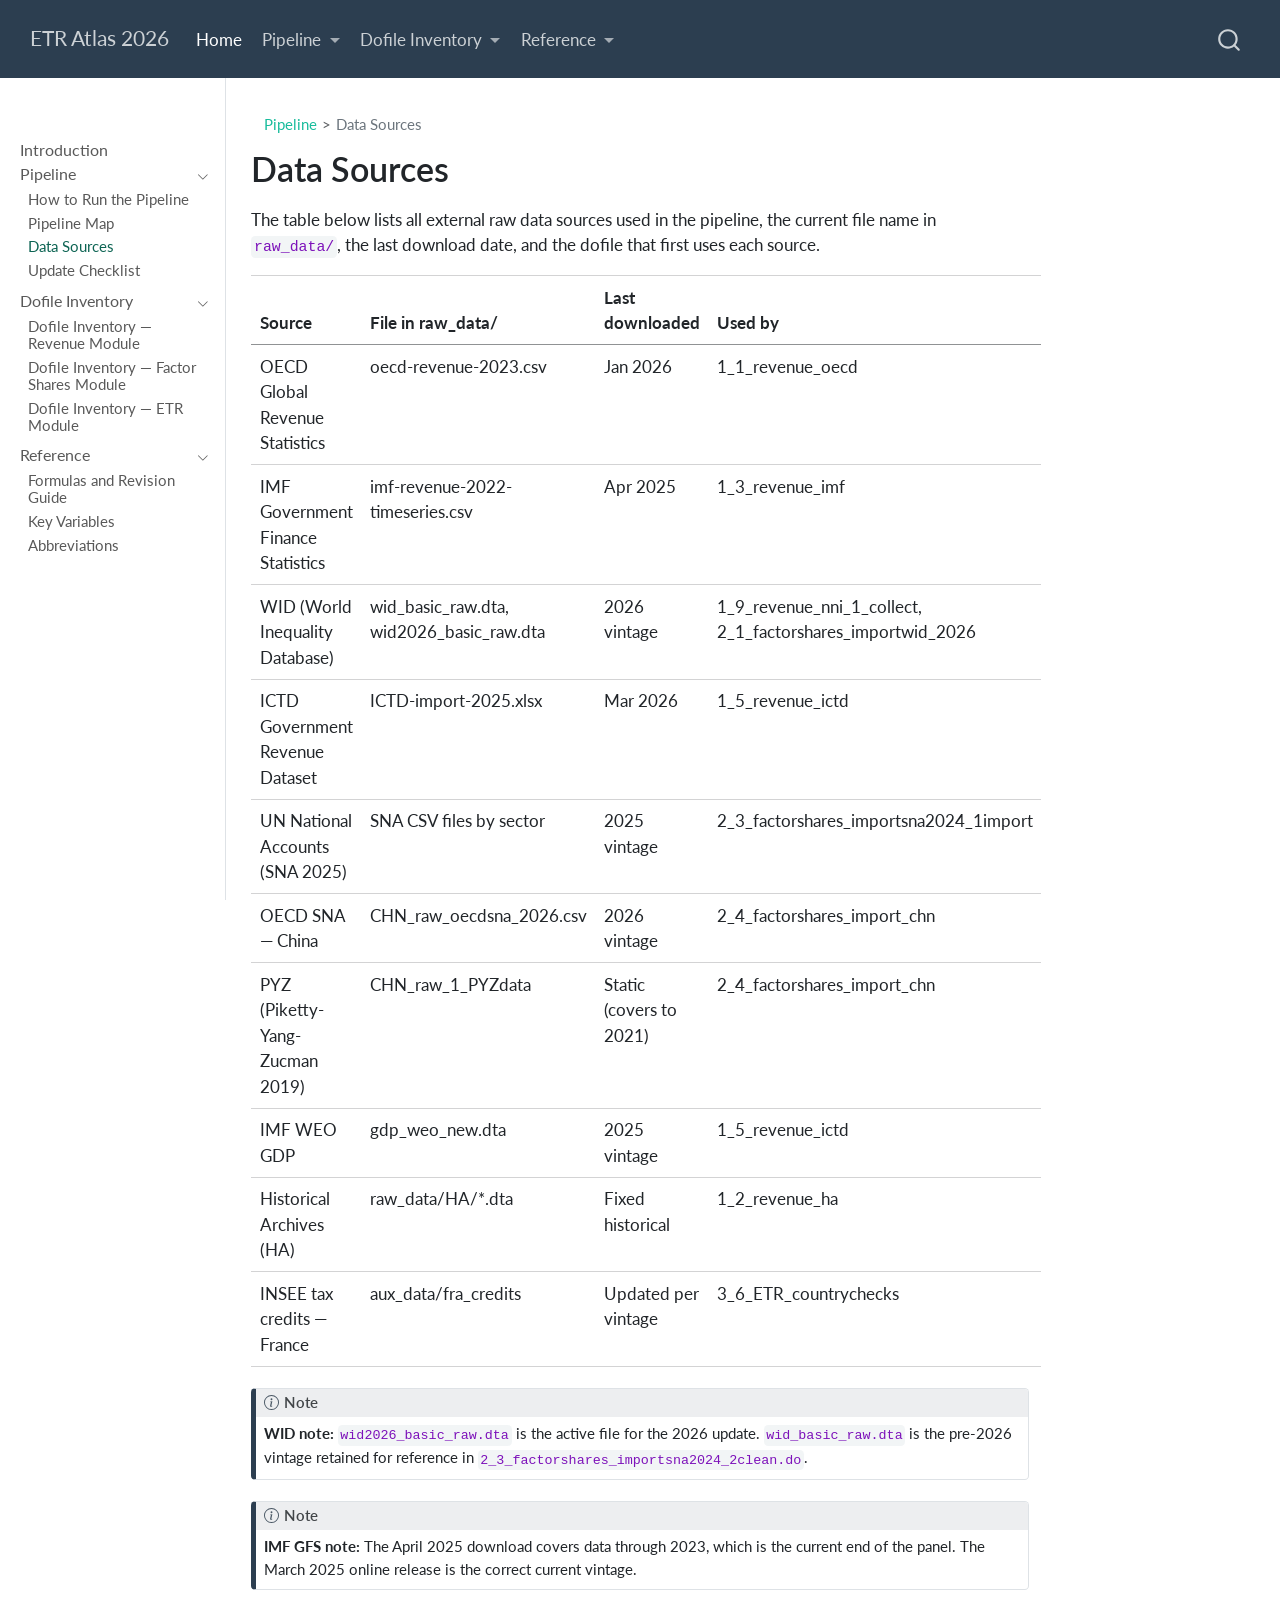
==== docs/data-sources.html @ 396d98a9 "Add Quarto documentation site" ====
<!DOCTYPE html>
<html xmlns="http://www.w3.org/1999/xhtml" lang="en" xml:lang="en"><head>

<meta charset="utf-8">
<meta name="generator" content="quarto-1.9.38">

<meta name="viewport" content="width=device-width, initial-scale=1.0, user-scalable=yes">


<title>Data Sources – ETR Atlas 2026</title>
<style>
/* Default styles provided by pandoc.
** See https://pandoc.org/MANUAL.html#variables-for-html for config info.
*/
code{white-space: pre-wrap;}
span.smallcaps{font-variant: small-caps;}
div.columns{display: flex; gap: min(4vw, 1.5em);}
div.column{flex: auto; overflow-x: auto;}
div.hanging-indent{margin-left: 1.5em; text-indent: -1.5em;}
ul.task-list{list-style: none;}
ul.task-list li input[type="checkbox"] {
  width: 0.8em;
  margin: 0 0.8em 0.2em -1em; /* quarto-specific, see https://github.com/quarto-dev/quarto-cli/issues/4556 */ 
  vertical-align: middle;
}
</style>


<script src="site_libs/quarto-nav/quarto-nav.js"></script>
<script src="site_libs/quarto-nav/headroom.min.js"></script>
<script src="site_libs/clipboard/clipboard.min.js"></script>
<script src="site_libs/quarto-search/autocomplete.umd.js"></script>
<script src="site_libs/quarto-search/fuse.min.js"></script>
<script src="site_libs/quarto-search/quarto-search.js"></script>
<meta name="quarto:offset" content="./">
<script src="site_libs/quarto-html/quarto.js" type="module"></script>
<script src="site_libs/quarto-html/tabsets/tabsets.js" type="module"></script>
<script src="site_libs/quarto-html/popper.min.js"></script>
<script src="site_libs/quarto-html/tippy.umd.min.js"></script>
<script src="site_libs/quarto-html/anchor.min.js"></script>
<link href="site_libs/quarto-html/tippy.css" rel="stylesheet">
<link href="site_libs/quarto-html/quarto-syntax-highlighting-de63f62b328812d8e578a4d74e282472.css" rel="stylesheet" id="quarto-text-highlighting-styles">
<script src="site_libs/bootstrap/bootstrap.min.js"></script>
<link href="site_libs/bootstrap/bootstrap-icons.css" rel="stylesheet">
<link href="site_libs/bootstrap/bootstrap-fd7a8af413f073a9aed129c24f141b63.min.css" rel="stylesheet" append-hash="true" id="quarto-bootstrap" data-mode="light">
<script id="quarto-search-options" type="application/json">{
  "location": "navbar",
  "copy-button": false,
  "collapse-after": 3,
  "panel-placement": "end",
  "type": "overlay",
  "limit": 50,
  "keyboard-shortcut": [
    "f",
    "/",
    "s"
  ],
  "show-item-context": false,
  "language": {
    "search-no-results-text": "No results",
    "search-matching-documents-text": "matching documents",
    "search-copy-link-title": "Copy link to search",
    "search-hide-matches-text": "Hide additional matches",
    "search-more-match-text": "more match in this document",
    "search-more-matches-text": "more matches in this document",
    "search-clear-button-title": "Clear",
    "search-text-placeholder": "",
    "search-detached-cancel-button-title": "Cancel",
    "search-submit-button-title": "Submit",
    "search-label": "Search"
  }
}</script>
<style>html{ scroll-behavior: smooth; }</style>


</head>

<body class="nav-sidebar docked nav-fixed quarto-light">

<div id="quarto-search-results"></div>
  <header id="quarto-header" class="headroom fixed-top">
    <nav class="navbar navbar-expand-lg " data-bs-theme="dark">
      <div class="navbar-container container-fluid">
      <div class="navbar-brand-container mx-auto">
    <a class="navbar-brand" href="./index.html">
    <span class="navbar-title">ETR Atlas 2026</span>
    </a>
  </div>
            <div id="quarto-search" class="" title="Search"></div>
          <button class="navbar-toggler" type="button" data-bs-toggle="collapse" data-bs-target="#navbarCollapse" aria-controls="navbarCollapse" role="menu" aria-expanded="false" aria-label="Toggle navigation" onclick="if (window.quartoToggleHeadroom) { window.quartoToggleHeadroom(); }">
  <span class="navbar-toggler-icon"></span>
</button>
          <div class="collapse navbar-collapse" id="navbarCollapse">
            <ul class="navbar-nav navbar-nav-scroll me-auto">
  <li class="nav-item">
    <a class="nav-link active" href="./index.html" aria-current="page"> 
<span class="menu-text">Home</span></a>
  </li>  
  <li class="nav-item dropdown ">
    <a class="nav-link dropdown-toggle" href="#" id="nav-menu-pipeline" role="link" data-bs-toggle="dropdown" aria-expanded="false">
 <span class="menu-text">Pipeline</span>
    </a>
    <ul class="dropdown-menu" aria-labelledby="nav-menu-pipeline">    
        <li>
    <a class="dropdown-item" href="./how-to-run.html">
 <span class="dropdown-text">How to Run</span></a>
  </li>  
        <li>
    <a class="dropdown-item" href="./pipeline-map.html">
 <span class="dropdown-text">Pipeline Map</span></a>
  </li>  
        <li>
    <a class="dropdown-item" href="./data-sources.html">
 <span class="dropdown-text">Data Sources</span></a>
  </li>  
        <li>
    <a class="dropdown-item" href="./update-checklist.html">
 <span class="dropdown-text">Update Checklist</span></a>
  </li>  
    </ul>
  </li>
  <li class="nav-item dropdown ">
    <a class="nav-link dropdown-toggle" href="#" id="nav-menu-dofile-inventory" role="link" data-bs-toggle="dropdown" aria-expanded="false">
 <span class="menu-text">Dofile Inventory</span>
    </a>
    <ul class="dropdown-menu" aria-labelledby="nav-menu-dofile-inventory">    
        <li>
    <a class="dropdown-item" href="./revenue.html">
 <span class="dropdown-text">Revenue Module</span></a>
  </li>  
        <li>
    <a class="dropdown-item" href="./factor-shares.html">
 <span class="dropdown-text">Factor Shares Module</span></a>
  </li>  
        <li>
    <a class="dropdown-item" href="./etr-module.html">
 <span class="dropdown-text">ETR Module</span></a>
  </li>  
    </ul>
  </li>
  <li class="nav-item dropdown ">
    <a class="nav-link dropdown-toggle" href="#" id="nav-menu-reference" role="link" data-bs-toggle="dropdown" aria-expanded="false">
 <span class="menu-text">Reference</span>
    </a>
    <ul class="dropdown-menu" aria-labelledby="nav-menu-reference">    
        <li>
    <a class="dropdown-item" href="./formulas.html">
 <span class="dropdown-text">Formulas and Revision Guide</span></a>
  </li>  
        <li>
    <a class="dropdown-item" href="./variables.html">
 <span class="dropdown-text">Key Variables</span></a>
  </li>  
        <li>
    <a class="dropdown-item" href="./abbreviations.html">
 <span class="dropdown-text">Abbreviations</span></a>
  </li>  
    </ul>
  </li>
</ul>
          </div> <!-- /navcollapse -->
            <div class="quarto-navbar-tools">
</div>
      </div> <!-- /container-fluid -->
    </nav>
  <nav class="quarto-secondary-nav">
    <div class="container-fluid d-flex">
      <button type="button" class="quarto-btn-toggle btn" data-bs-toggle="collapse" role="button" data-bs-target=".quarto-sidebar-collapse-item" aria-controls="quarto-sidebar" aria-expanded="false" aria-label="Toggle sidebar navigation" onclick="if (window.quartoToggleHeadroom) { window.quartoToggleHeadroom(); }">
        <i class="bi bi-layout-text-sidebar-reverse"></i>
      </button>
        <nav class="quarto-page-breadcrumbs" aria-label="breadcrumb"><ol class="breadcrumb"><li class="breadcrumb-item"><a href="./how-to-run.html">Pipeline</a></li><li class="breadcrumb-item"><a href="./data-sources.html">Data Sources</a></li></ol></nav>
        <a class="flex-grow-1" role="navigation" data-bs-toggle="collapse" data-bs-target=".quarto-sidebar-collapse-item" aria-controls="quarto-sidebar" aria-expanded="false" aria-label="Toggle sidebar navigation" onclick="if (window.quartoToggleHeadroom) { window.quartoToggleHeadroom(); }">      
        </a>
      <button type="button" class="btn quarto-search-button" aria-label="Search" onclick="window.quartoOpenSearch();">
        <i class="bi bi-search"></i>
      </button>
    </div>
  </nav>
</header>
<!-- content -->
<div id="quarto-content" class="quarto-container page-columns page-rows-contents page-layout-article page-navbar">
<!-- sidebar -->
  <nav id="quarto-sidebar" class="sidebar collapse collapse-horizontal quarto-sidebar-collapse-item sidebar-navigation docked overflow-auto">
        <div class="mt-2 flex-shrink-0 align-items-center">
        <div class="sidebar-search">
        <div id="quarto-search" class="" title="Search"></div>
        </div>
        </div>
    <div class="sidebar-menu-container"> 
    <ul class="list-unstyled mt-1">
        <li class="sidebar-item">
  <div class="sidebar-item-container"> 
  <a href="./index.html" class="sidebar-item-text sidebar-link">
 <span class="menu-text">Introduction</span></a>
  </div>
</li>
        <li class="sidebar-item sidebar-item-section">
      <div class="sidebar-item-container"> 
            <a class="sidebar-item-text sidebar-link text-start" data-bs-toggle="collapse" data-bs-target="#quarto-sidebar-section-1" role="navigation" aria-expanded="true">
 <span class="menu-text">Pipeline</span></a>
          <a class="sidebar-item-toggle text-start" data-bs-toggle="collapse" data-bs-target="#quarto-sidebar-section-1" role="navigation" aria-expanded="true" aria-label="Toggle section">
            <i class="bi bi-chevron-right ms-2"></i>
          </a> 
      </div>
      <ul id="quarto-sidebar-section-1" class="collapse list-unstyled sidebar-section depth1 show">  
          <li class="sidebar-item">
  <div class="sidebar-item-container"> 
  <a href="./how-to-run.html" class="sidebar-item-text sidebar-link">
 <span class="menu-text">How to Run the Pipeline</span></a>
  </div>
</li>
          <li class="sidebar-item">
  <div class="sidebar-item-container"> 
  <a href="./pipeline-map.html" class="sidebar-item-text sidebar-link">
 <span class="menu-text">Pipeline Map</span></a>
  </div>
</li>
          <li class="sidebar-item">
  <div class="sidebar-item-container"> 
  <a href="./data-sources.html" class="sidebar-item-text sidebar-link active">
 <span class="menu-text">Data Sources</span></a>
  </div>
</li>
          <li class="sidebar-item">
  <div class="sidebar-item-container"> 
  <a href="./update-checklist.html" class="sidebar-item-text sidebar-link">
 <span class="menu-text">Update Checklist</span></a>
  </div>
</li>
      </ul>
  </li>
        <li class="sidebar-item sidebar-item-section">
      <div class="sidebar-item-container"> 
            <a class="sidebar-item-text sidebar-link text-start" data-bs-toggle="collapse" data-bs-target="#quarto-sidebar-section-2" role="navigation" aria-expanded="true">
 <span class="menu-text">Dofile Inventory</span></a>
          <a class="sidebar-item-toggle text-start" data-bs-toggle="collapse" data-bs-target="#quarto-sidebar-section-2" role="navigation" aria-expanded="true" aria-label="Toggle section">
            <i class="bi bi-chevron-right ms-2"></i>
          </a> 
      </div>
      <ul id="quarto-sidebar-section-2" class="collapse list-unstyled sidebar-section depth1 show">  
          <li class="sidebar-item">
  <div class="sidebar-item-container"> 
  <a href="./revenue.html" class="sidebar-item-text sidebar-link">
 <span class="menu-text">Dofile Inventory — Revenue Module</span></a>
  </div>
</li>
          <li class="sidebar-item">
  <div class="sidebar-item-container"> 
  <a href="./factor-shares.html" class="sidebar-item-text sidebar-link">
 <span class="menu-text">Dofile Inventory — Factor Shares Module</span></a>
  </div>
</li>
          <li class="sidebar-item">
  <div class="sidebar-item-container"> 
  <a href="./etr-module.html" class="sidebar-item-text sidebar-link">
 <span class="menu-text">Dofile Inventory — ETR Module</span></a>
  </div>
</li>
      </ul>
  </li>
        <li class="sidebar-item sidebar-item-section">
      <div class="sidebar-item-container"> 
            <a class="sidebar-item-text sidebar-link text-start" data-bs-toggle="collapse" data-bs-target="#quarto-sidebar-section-3" role="navigation" aria-expanded="true">
 <span class="menu-text">Reference</span></a>
          <a class="sidebar-item-toggle text-start" data-bs-toggle="collapse" data-bs-target="#quarto-sidebar-section-3" role="navigation" aria-expanded="true" aria-label="Toggle section">
            <i class="bi bi-chevron-right ms-2"></i>
          </a> 
      </div>
      <ul id="quarto-sidebar-section-3" class="collapse list-unstyled sidebar-section depth1 show">  
          <li class="sidebar-item">
  <div class="sidebar-item-container"> 
  <a href="./formulas.html" class="sidebar-item-text sidebar-link">
 <span class="menu-text">Formulas and Revision Guide</span></a>
  </div>
</li>
          <li class="sidebar-item">
  <div class="sidebar-item-container"> 
  <a href="./variables.html" class="sidebar-item-text sidebar-link">
 <span class="menu-text">Key Variables</span></a>
  </div>
</li>
          <li class="sidebar-item">
  <div class="sidebar-item-container"> 
  <a href="./abbreviations.html" class="sidebar-item-text sidebar-link">
 <span class="menu-text">Abbreviations</span></a>
  </div>
</li>
      </ul>
  </li>
    </ul>
    </div>
</nav>
<div id="quarto-sidebar-glass" class="quarto-sidebar-collapse-item" data-bs-toggle="collapse" data-bs-target=".quarto-sidebar-collapse-item"></div>
<!-- margin-sidebar -->
    <div id="quarto-margin-sidebar" class="sidebar margin-sidebar zindex-bottom">
        
    </div>
<!-- main -->
<main class="content" id="quarto-document-content">

<header id="title-block-header" class="quarto-title-block default"><nav class="quarto-page-breadcrumbs quarto-title-breadcrumbs d-none d-lg-block" aria-label="breadcrumb"><ol class="breadcrumb"><li class="breadcrumb-item"><a href="./how-to-run.html">Pipeline</a></li><li class="breadcrumb-item"><a href="./data-sources.html">Data Sources</a></li></ol></nav>
<div class="quarto-title">
<h1 class="title">Data Sources</h1>
</div>



<div class="quarto-title-meta">

    
  
    
  </div>
  


</header>


<p>The table below lists all external raw data sources used in the pipeline, the current file name in <code>raw_data/</code>, the last download date, and the dofile that first uses each source.</p>
<table class="caption-top table">
<colgroup>
<col style="width: 25%">
<col style="width: 25%">
<col style="width: 25%">
<col style="width: 25%">
</colgroup>
<thead>
<tr class="header">
<th>Source</th>
<th>File in raw_data/</th>
<th>Last downloaded</th>
<th>Used by</th>
</tr>
</thead>
<tbody>
<tr class="odd">
<td>OECD Global Revenue Statistics</td>
<td>oecd-revenue-2023.csv</td>
<td>Jan 2026</td>
<td>1_1_revenue_oecd</td>
</tr>
<tr class="even">
<td>IMF Government Finance Statistics</td>
<td>imf-revenue-2022-timeseries.csv</td>
<td>Apr 2025</td>
<td>1_3_revenue_imf</td>
</tr>
<tr class="odd">
<td>WID (World Inequality Database)</td>
<td>wid_basic_raw.dta, wid2026_basic_raw.dta</td>
<td>2026 vintage</td>
<td>1_9_revenue_nni_1_collect, 2_1_factorshares_importwid_2026</td>
</tr>
<tr class="even">
<td>ICTD Government Revenue Dataset</td>
<td>ICTD-import-2025.xlsx</td>
<td>Mar 2026</td>
<td>1_5_revenue_ictd</td>
</tr>
<tr class="odd">
<td>UN National Accounts (SNA 2025)</td>
<td>SNA CSV files by sector</td>
<td>2025 vintage</td>
<td>2_3_factorshares_importsna2024_1import</td>
</tr>
<tr class="even">
<td>OECD SNA — China</td>
<td>CHN_raw_oecdsna_2026.csv</td>
<td>2026 vintage</td>
<td>2_4_factorshares_import_chn</td>
</tr>
<tr class="odd">
<td>PYZ (Piketty-Yang-Zucman 2019)</td>
<td>CHN_raw_1_PYZdata</td>
<td>Static (covers to 2021)</td>
<td>2_4_factorshares_import_chn</td>
</tr>
<tr class="even">
<td>IMF WEO GDP</td>
<td>gdp_weo_new.dta</td>
<td>2025 vintage</td>
<td>1_5_revenue_ictd</td>
</tr>
<tr class="odd">
<td>Historical Archives (HA)</td>
<td>raw_data/HA/*.dta</td>
<td>Fixed historical</td>
<td>1_2_revenue_ha</td>
</tr>
<tr class="even">
<td>INSEE tax credits — France</td>
<td>aux_data/fra_credits</td>
<td>Updated per vintage</td>
<td>3_6_ETR_countrychecks</td>
</tr>
</tbody>
</table>
<div class="callout callout-style-default callout-note callout-titled">
<div class="callout-header d-flex align-content-center">
<div class="callout-icon-container">
<i class="callout-icon"></i>
</div>
<div class="callout-title-container flex-fill">
Note
</div>
</div>
<div class="callout-body-container callout-body">
<p><strong>WID note:</strong> <code>wid2026_basic_raw.dta</code> is the active file for the 2026 update. <code>wid_basic_raw.dta</code> is the pre-2026 vintage retained for reference in <code>2_3_factorshares_importsna2024_2clean.do</code>.</p>
</div>
</div>
<div class="callout callout-style-default callout-note callout-titled">
<div class="callout-header d-flex align-content-center">
<div class="callout-icon-container">
<i class="callout-icon"></i>
</div>
<div class="callout-title-container flex-fill">
Note
</div>
</div>
<div class="callout-body-container callout-body">
<p><strong>IMF GFS note:</strong> The April 2025 download covers data through 2023, which is the current end of the panel. The March 2025 online release is the correct current vintage.</p>
</div>
</div>



</main> <!-- /main -->
<script id="quarto-html-after-body" type="application/javascript">
  window.document.addEventListener("DOMContentLoaded", function (event) {
    const icon = "";
    const anchorJS = new window.AnchorJS();
    anchorJS.options = {
      placement: 'right',
      icon: icon
    };
    anchorJS.add('.anchored');
    const isCodeAnnotation = (el) => {
      for (const clz of el.classList) {
        if (clz.startsWith('code-annotation-')) {                     
          return true;
        }
      }
      return false;
    }
    const onCopySuccess = function(e) {
      // button target
      const button = e.trigger;
      // don't keep focus
      button.blur();
      // flash "checked"
      button.classList.add('code-copy-button-checked');
      var currentTitle = button.getAttribute("title");
      button.setAttribute("title", "Copied!");
      let tooltip;
      if (window.bootstrap) {
        button.setAttribute("data-bs-toggle", "tooltip");
        button.setAttribute("data-bs-placement", "left");
        button.setAttribute("data-bs-title", "Copied!");
        tooltip = new bootstrap.Tooltip(button, 
          { trigger: "manual", 
            customClass: "code-copy-button-tooltip",
            offset: [0, -8]});
        tooltip.show();    
      }
      setTimeout(function() {
        if (tooltip) {
          tooltip.hide();
          button.removeAttribute("data-bs-title");
          button.removeAttribute("data-bs-toggle");
          button.removeAttribute("data-bs-placement");
        }
        button.setAttribute("title", currentTitle);
        button.classList.remove('code-copy-button-checked');
      }, 1000);
      // clear code selection
      e.clearSelection();
    }
    const getTextToCopy = function(trigger) {
      const outerScaffold = trigger.parentElement.cloneNode(true);
      const codeEl = outerScaffold.querySelector('code');
      for (const childEl of codeEl.children) {
        if (isCodeAnnotation(childEl)) {
          childEl.remove();
        }
      }
      return codeEl.innerText;
    }
    const clipboard = new window.ClipboardJS('.code-copy-button:not([data-in-quarto-modal])', {
      text: getTextToCopy
    });
    clipboard.on('success', onCopySuccess);
    if (window.document.getElementById('quarto-embedded-source-code-modal')) {
      const clipboardModal = new window.ClipboardJS('.code-copy-button[data-in-quarto-modal]', {
        text: getTextToCopy,
        container: window.document.getElementById('quarto-embedded-source-code-modal')
      });
      clipboardModal.on('success', onCopySuccess);
    }
      var localhostRegex = new RegExp(/^(?:http|https):\/\/localhost\:?[0-9]*\//);
      var mailtoRegex = new RegExp(/^mailto:/);
        var filterRegex = new RegExp('/' + window.location.host + '/');
      var isInternal = (href) => {
          return filterRegex.test(href) || localhostRegex.test(href) || mailtoRegex.test(href);
      }
      // Inspect non-navigation links and adorn them if external
     var links = window.document.querySelectorAll('a[href]:not(.nav-link):not(.navbar-brand):not(.toc-action):not(.sidebar-link):not(.sidebar-item-toggle):not(.pagination-link):not(.no-external):not([aria-hidden]):not(.dropdown-item):not(.quarto-navigation-tool):not(.about-link)');
      for (var i=0; i<links.length; i++) {
        const link = links[i];
        if (!isInternal(link.href)) {
          // undo the damage that might have been done by quarto-nav.js in the case of
          // links that we want to consider external
          if (link.dataset.originalHref !== undefined) {
            link.href = link.dataset.originalHref;
          }
        }
      }
    function tippyHover(el, contentFn, onTriggerFn, onUntriggerFn) {
      const config = {
        allowHTML: true,
        maxWidth: 500,
        delay: 100,
        arrow: false,
        appendTo: function(el) {
            return el.parentElement;
        },
        interactive: true,
        interactiveBorder: 10,
        theme: 'quarto',
        placement: 'bottom-start',
      };
      if (contentFn) {
        config.content = contentFn;
      }
      if (onTriggerFn) {
        config.onTrigger = onTriggerFn;
      }
      if (onUntriggerFn) {
        config.onUntrigger = onUntriggerFn;
      }
      window.tippy(el, config); 
    }
    const noterefs = window.document.querySelectorAll('a[role="doc-noteref"]');
    for (var i=0; i<noterefs.length; i++) {
      const ref = noterefs[i];
      tippyHover(ref, function() {
        // use id or data attribute instead here
        let href = ref.getAttribute('data-footnote-href') || ref.getAttribute('href');
        try { href = new URL(href).hash; } catch {}
        const id = href.replace(/^#\/?/, "");
        const note = window.document.getElementById(id);
        if (note) {
          return note.innerHTML;
        } else {
          return "";
        }
      });
    }
    const xrefs = window.document.querySelectorAll('a.quarto-xref');
    const processXRef = (id, note) => {
      // Strip column container classes
      const stripColumnClz = (el) => {
        el.classList.remove("page-full", "page-columns");
        if (el.children) {
          for (const child of el.children) {
            stripColumnClz(child);
          }
        }
      }
      stripColumnClz(note)
      if (id === null || id.startsWith('sec-')) {
        // Special case sections, only their first couple elements
        const container = document.createElement("div");
        if (note.children && note.children.length > 2) {
          container.appendChild(note.children[0].cloneNode(true));
          for (let i = 1; i < note.children.length; i++) {
            const child = note.children[i];
            if (child.tagName === "P" && child.innerText === "") {
              continue;
            } else {
              container.appendChild(child.cloneNode(true));
              break;
            }
          }
          if (window.Quarto?.typesetMath) {
            window.Quarto.typesetMath(container);
          }
          return container.innerHTML
        } else {
          if (window.Quarto?.typesetMath) {
            window.Quarto.typesetMath(note);
          }
          return note.innerHTML;
        }
      } else {
        // Remove any anchor links if they are present
        const anchorLink = note.querySelector('a.anchorjs-link');
        if (anchorLink) {
          anchorLink.remove();
        }
        if (window.Quarto?.typesetMath) {
          window.Quarto.typesetMath(note);
        }
        if (note.classList.contains("callout")) {
          return note.outerHTML;
        } else {
          return note.innerHTML;
        }
      }
    }
    for (var i=0; i<xrefs.length; i++) {
      const xref = xrefs[i];
      tippyHover(xref, undefined, function(instance) {
        instance.disable();
        let url = xref.getAttribute('href');
        let hash = undefined; 
        if (url.startsWith('#')) {
          hash = url;
        } else {
          try { hash = new URL(url).hash; } catch {}
        }
        if (hash) {
          const id = hash.replace(/^#\/?/, "");
          const note = window.document.getElementById(id);
          if (note !== null) {
            try {
              const html = processXRef(id, note.cloneNode(true));
              instance.setContent(html);
            } finally {
              instance.enable();
              instance.show();
            }
          } else {
            // See if we can fetch this
            fetch(url.split('#')[0])
            .then(res => res.text())
            .then(html => {
              const parser = new DOMParser();
              const htmlDoc = parser.parseFromString(html, "text/html");
              const note = htmlDoc.getElementById(id);
              if (note !== null) {
                const html = processXRef(id, note);
                instance.setContent(html);
              } 
            }).finally(() => {
              instance.enable();
              instance.show();
            });
          }
        } else {
          // See if we can fetch a full url (with no hash to target)
          // This is a special case and we should probably do some content thinning / targeting
          fetch(url)
          .then(res => res.text())
          .then(html => {
            const parser = new DOMParser();
            const htmlDoc = parser.parseFromString(html, "text/html");
            const note = htmlDoc.querySelector('main.content');
            if (note !== null) {
              // This should only happen for chapter cross references
              // (since there is no id in the URL)
              // remove the first header
              if (note.children.length > 0 && note.children[0].tagName === "HEADER") {
                note.children[0].remove();
              }
              const html = processXRef(null, note);
              instance.setContent(html);
            } 
          }).finally(() => {
            instance.enable();
            instance.show();
          });
        }
      }, function(instance) {
      });
    }
        let selectedAnnoteEl;
        const selectorForAnnotation = ( cell, annotation) => {
          let cellAttr = 'data-code-cell="' + cell + '"';
          let lineAttr = 'data-code-annotation="' +  annotation + '"';
          const selector = 'span[' + cellAttr + '][' + lineAttr + ']';
          return selector;
        }
        const selectCodeLines = (annoteEl) => {
          const doc = window.document;
          const targetCell = annoteEl.getAttribute("data-target-cell");
          const targetAnnotation = annoteEl.getAttribute("data-target-annotation");
          const annoteSpan = window.document.querySelector(selectorForAnnotation(targetCell, targetAnnotation));
          const lines = annoteSpan.getAttribute("data-code-lines").split(",");
          const lineIds = lines.map((line) => {
            return targetCell + "-" + line;
          })
          let top = null;
          let height = null;
          let parent = null;
          if (lineIds.length > 0) {
              //compute the position of the single el (top and bottom and make a div)
              const el = window.document.getElementById(lineIds[0]);
              top = el.offsetTop;
              height = el.offsetHeight;
              parent = el.parentElement.parentElement;
            if (lineIds.length > 1) {
              const lastEl = window.document.getElementById(lineIds[lineIds.length - 1]);
              const bottom = lastEl.offsetTop + lastEl.offsetHeight;
              height = bottom - top;
            }
            if (top !== null && height !== null && parent !== null) {
              // cook up a div (if necessary) and position it 
              let div = window.document.getElementById("code-annotation-line-highlight");
              if (div === null) {
                div = window.document.createElement("div");
                div.setAttribute("id", "code-annotation-line-highlight");
                div.style.position = 'absolute';
                parent.appendChild(div);
              }
              div.style.top = top - 2 + "px";
              div.style.height = height + 4 + "px";
              div.style.left = 0;
              let gutterDiv = window.document.getElementById("code-annotation-line-highlight-gutter");
              if (gutterDiv === null) {
                gutterDiv = window.document.createElement("div");
                gutterDiv.setAttribute("id", "code-annotation-line-highlight-gutter");
                gutterDiv.style.position = 'absolute';
                const codeCell = window.document.getElementById(targetCell);
                const gutter = codeCell.querySelector('.code-annotation-gutter');
                gutter.appendChild(gutterDiv);
              }
              gutterDiv.style.top = top - 2 + "px";
              gutterDiv.style.height = height + 4 + "px";
            }
            selectedAnnoteEl = annoteEl;
          }
        };
        const unselectCodeLines = () => {
          const elementsIds = ["code-annotation-line-highlight", "code-annotation-line-highlight-gutter"];
          elementsIds.forEach((elId) => {
            const div = window.document.getElementById(elId);
            if (div) {
              div.remove();
            }
          });
          selectedAnnoteEl = undefined;
        };
          // Handle positioning of the toggle
      window.addEventListener(
        "resize",
        throttle(() => {
          elRect = undefined;
          if (selectedAnnoteEl) {
            selectCodeLines(selectedAnnoteEl);
          }
        }, 10)
      );
      function throttle(fn, ms) {
      let throttle = false;
      let timer;
        return (...args) => {
          if(!throttle) { // first call gets through
              fn.apply(this, args);
              throttle = true;
          } else { // all the others get throttled
              if(timer) clearTimeout(timer); // cancel #2
              timer = setTimeout(() => {
                fn.apply(this, args);
                timer = throttle = false;
              }, ms);
          }
        };
      }
        // Attach click handler to the DT
        const annoteDls = window.document.querySelectorAll('dt[data-target-cell]');
        for (const annoteDlNode of annoteDls) {
          annoteDlNode.addEventListener('click', (event) => {
            const clickedEl = event.target;
            if (clickedEl !== selectedAnnoteEl) {
              unselectCodeLines();
              const activeEl = window.document.querySelector('dt[data-target-cell].code-annotation-active');
              if (activeEl) {
                activeEl.classList.remove('code-annotation-active');
              }
              selectCodeLines(clickedEl);
              clickedEl.classList.add('code-annotation-active');
            } else {
              // Unselect the line
              unselectCodeLines();
              clickedEl.classList.remove('code-annotation-active');
            }
          });
        }
    const findCites = (el) => {
      const parentEl = el.parentElement;
      if (parentEl) {
        const cites = parentEl.dataset.cites;
        if (cites) {
          return {
            el,
            cites: cites.split(' ')
          };
        } else {
          return findCites(el.parentElement)
        }
      } else {
        return undefined;
      }
    };
    var bibliorefs = window.document.querySelectorAll('a[role="doc-biblioref"]');
    for (var i=0; i<bibliorefs.length; i++) {
      const ref = bibliorefs[i];
      const citeInfo = findCites(ref);
      if (citeInfo) {
        tippyHover(citeInfo.el, function() {
          var popup = window.document.createElement('div');
          citeInfo.cites.forEach(function(cite) {
            var citeDiv = window.document.createElement('div');
            citeDiv.classList.add('hanging-indent');
            citeDiv.classList.add('csl-entry');
            var biblioDiv = window.document.getElementById('ref-' + cite);
            if (biblioDiv) {
              citeDiv.innerHTML = biblioDiv.innerHTML;
            }
            popup.appendChild(citeDiv);
          });
          return popup.innerHTML;
        });
      }
    }
  });
  </script>
</div> <!-- /content -->




<script src="site_libs/quarto-html/zenscroll-min.js"></script>
</body></html>
---- docs/site_libs/quarto-html/tippy.css ----
.tippy-box[data-animation=fade][data-state=hidden]{opacity:0}[data-tippy-root]{max-width:calc(100vw - 10px)}.tippy-box{position:relative;background-color:#333;color:#fff;border-radius:4px;font-size:14px;line-height:1.4;white-space:normal;outline:0;transition-property:transform,visibility,opacity}.tippy-box[data-placement^=top]>.tippy-arrow{bottom:0}.tippy-box[data-placement^=top]>.tippy-arrow:before{bottom:-7px;left:0;border-width:8px 8px 0;border-top-color:initial;transform-origin:center top}.tippy-box[data-placement^=bottom]>.tippy-arrow{top:0}.tippy-box[data-placement^=bottom]>.tippy-arrow:before{top:-7px;left:0;border-width:0 8px 8px;border-bottom-color:initial;transform-origin:center bottom}.tippy-box[data-placement^=left]>.tippy-arrow{right:0}.tippy-box[data-placement^=left]>.tippy-arrow:before{border-width:8px 0 8px 8px;border-left-color:initial;right:-7px;transform-origin:center left}.tippy-box[data-placement^=right]>.tippy-arrow{left:0}.tippy-box[data-placement^=right]>.tippy-arrow:before{left:-7px;border-width:8px 8px 8px 0;border-right-color:initial;transform-origin:center right}.tippy-box[data-inertia][data-state=visible]{transition-timing-function:cubic-bezier(.54,1.5,.38,1.11)}.tippy-arrow{width:16px;height:16px;color:#333}.tippy-arrow:before{content:"";position:absolute;border-color:transparent;border-style:solid}.tippy-content{position:relative;padding:5px 9px;z-index:1}
---- docs/site_libs/quarto-html/quarto-syntax-highlighting-de63f62b328812d8e578a4d74e282472.css ----
/* quarto syntax highlight colors */
:root {
  --quarto-hl-al-color: #ff5555;
  --quarto-hl-an-color: #6a737d;
  --quarto-hl-at-color: #d73a49;
  --quarto-hl-bn-color: #005cc5;
  --quarto-hl-bu-color: #d73a49;
  --quarto-hl-ch-color: #032f62;
  --quarto-hl-co-color: #6a737d;
  --quarto-hl-cv-color: #6a737d;
  --quarto-hl-cn-color: #005cc5;
  --quarto-hl-cf-color: #d73a49;
  --quarto-hl-dt-color: #d73a49;
  --quarto-hl-dv-color: #005cc5;
  --quarto-hl-do-color: #6a737d;
  --quarto-hl-er-color: #ff5555;
  --quarto-hl-ex-color: #d73a49;
  --quarto-hl-fl-color: #005cc5;
  --quarto-hl-fu-color: #6f42c1;
  --quarto-hl-im-color: #032f62;
  --quarto-hl-in-color: #6a737d;
  --quarto-hl-kw-color: #d73a49;
  --quarto-hl-op-color: #24292e;
  --quarto-hl-pp-color: #d73a49;
  --quarto-hl-re-color: #6a737d;
  --quarto-hl-sc-color: #005cc5;
  --quarto-hl-ss-color: #032f62;
  --quarto-hl-st-color: #032f62;
  --quarto-hl-va-color: #e36209;
  --quarto-hl-vs-color: #032f62;
  --quarto-hl-wa-color: #ff5555;
}

/* other quarto variables */
:root {
  --quarto-font-monospace: SFMono-Regular, Menlo, Monaco, Consolas, "Liberation Mono", "Courier New", monospace;
}

/* syntax highlight based on Pandoc's rules */
pre > code.sourceCode > span {
  color: #24292e;
}

code.sourceCode > span {
  color: #24292e;
}

div.sourceCode,
div.sourceCode pre.sourceCode {
  color: #24292e;
}

/* Normal */
code span {
  color: #24292e;
}

/* Alert */
code span.al {
  font-weight: bold;
  color: #ff5555;
}

/* Annotation */
code span.an {
  color: #6a737d;
}

/* Attribute */
code span.at {
  color: #d73a49;
}

/* BaseN */
code span.bn {
  color: #005cc5;
}

/* BuiltIn */
code span.bu {
  color: #d73a49;
}

/* ControlFlow */
code span.cf {
  color: #d73a49;
}

/* Char */
code span.ch {
  color: #032f62;
}

/* Constant */
code span.cn {
  color: #005cc5;
}

/* Comment */
code span.co {
  color: #6a737d;
}

/* CommentVar */
code span.cv {
  color: #6a737d;
}

/* Documentation */
code span.do {
  color: #6a737d;
}

/* DataType */
code span.dt {
  color: #d73a49;
}

/* DecVal */
code span.dv {
  color: #005cc5;
}

/* Error */
code span.er {
  color: #ff5555;
  text-decoration: underline;
}

/* Extension */
code span.ex {
  font-weight: bold;
  color: #d73a49;
}

/* Float */
code span.fl {
  color: #005cc5;
}

/* Function */
code span.fu {
  color: #6f42c1;
}

/* Import */
code span.im {
  color: #032f62;
}

/* Information */
code span.in {
  color: #6a737d;
}

/* Keyword */
code span.kw {
  color: #d73a49;
}

/* Operator */
code span.op {
  color: #24292e;
}

/* Preprocessor */
code span.pp {
  color: #d73a49;
}

/* RegionMarker */
code span.re {
  color: #6a737d;
}

/* SpecialChar */
code span.sc {
  color: #005cc5;
}

/* SpecialString */
code span.ss {
  color: #032f62;
}

/* String */
code span.st {
  color: #032f62;
}

/* Variable */
code span.va {
  color: #e36209;
}

/* VerbatimString */
code span.vs {
  color: #032f62;
}

/* Warning */
code span.wa {
  color: #ff5555;
}

.prevent-inlining {
  content: "</";
}

/*# sourceMappingURL=e073dde7d9be180d5cbafa952671d6f8.css.map */
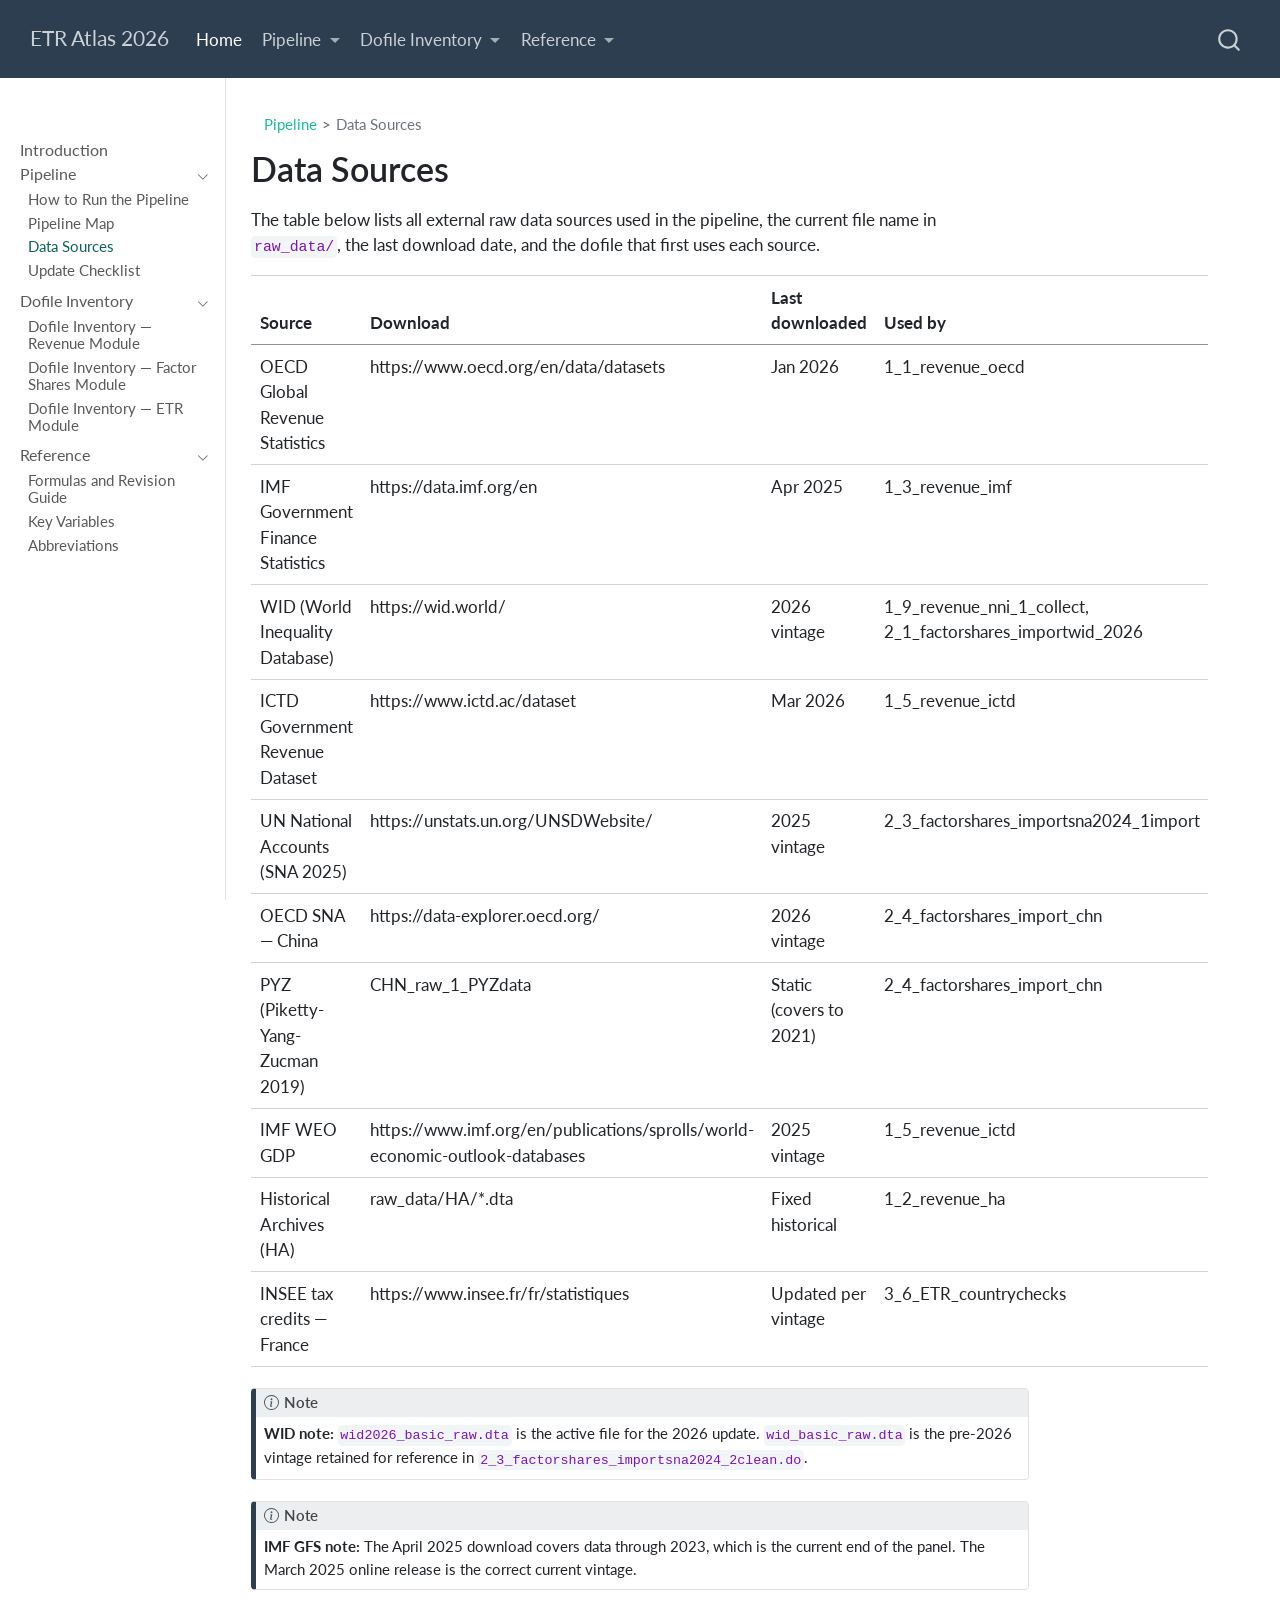
==== commit f8d9dce8: "Update data sources with URLs Update data sources with URLs" ====
--- a/docs/data-sources.html
+++ b/docs/data-sources.html
@@ -328,7 +328,7 @@
 <thead>
 <tr class="header">
 <th>Source</th>
-<th>File in raw_data/</th>
+<th>Download</th>
 <th>Last downloaded</th>
 <th>Used by</th>
 </tr>
@@ -336,37 +336,37 @@
 <tbody>
 <tr class="odd">
 <td>OECD Global Revenue Statistics</td>
-<td>oecd-revenue-2023.csv</td>
+<td>https://www.oecd.org/en/data/datasets</td>
 <td>Jan 2026</td>
 <td>1_1_revenue_oecd</td>
 </tr>
 <tr class="even">
 <td>IMF Government Finance Statistics</td>
-<td>imf-revenue-2022-timeseries.csv</td>
+<td>https://data.imf.org/en</td>
 <td>Apr 2025</td>
 <td>1_3_revenue_imf</td>
 </tr>
 <tr class="odd">
 <td>WID (World Inequality Database)</td>
-<td>wid_basic_raw.dta, wid2026_basic_raw.dta</td>
+<td>https://wid.world/</td>
 <td>2026 vintage</td>
 <td>1_9_revenue_nni_1_collect, 2_1_factorshares_importwid_2026</td>
 </tr>
 <tr class="even">
 <td>ICTD Government Revenue Dataset</td>
-<td>ICTD-import-2025.xlsx</td>
+<td>https://www.ictd.ac/dataset</td>
 <td>Mar 2026</td>
 <td>1_5_revenue_ictd</td>
 </tr>
 <tr class="odd">
 <td>UN National Accounts (SNA 2025)</td>
-<td>SNA CSV files by sector</td>
+<td>https://unstats.un.org/UNSDWebsite/</td>
 <td>2025 vintage</td>
 <td>2_3_factorshares_importsna2024_1import</td>
 </tr>
 <tr class="even">
 <td>OECD SNA — China</td>
-<td>CHN_raw_oecdsna_2026.csv</td>
+<td>https://data-explorer.oecd.org/</td>
 <td>2026 vintage</td>
 <td>2_4_factorshares_import_chn</td>
 </tr>
@@ -378,7 +378,7 @@
 </tr>
 <tr class="even">
 <td>IMF WEO GDP</td>
-<td>gdp_weo_new.dta</td>
+<td>https://www.imf.org/en/publications/sprolls/world-economic-outlook-databases</td>
 <td>2025 vintage</td>
 <td>1_5_revenue_ictd</td>
 </tr>
@@ -390,7 +390,7 @@
 </tr>
 <tr class="even">
 <td>INSEE tax credits — France</td>
-<td>aux_data/fra_credits</td>
+<td>https://www.insee.fr/fr/statistiques</td>
 <td>Updated per vintage</td>
 <td>3_6_ETR_countrychecks</td>
 </tr>
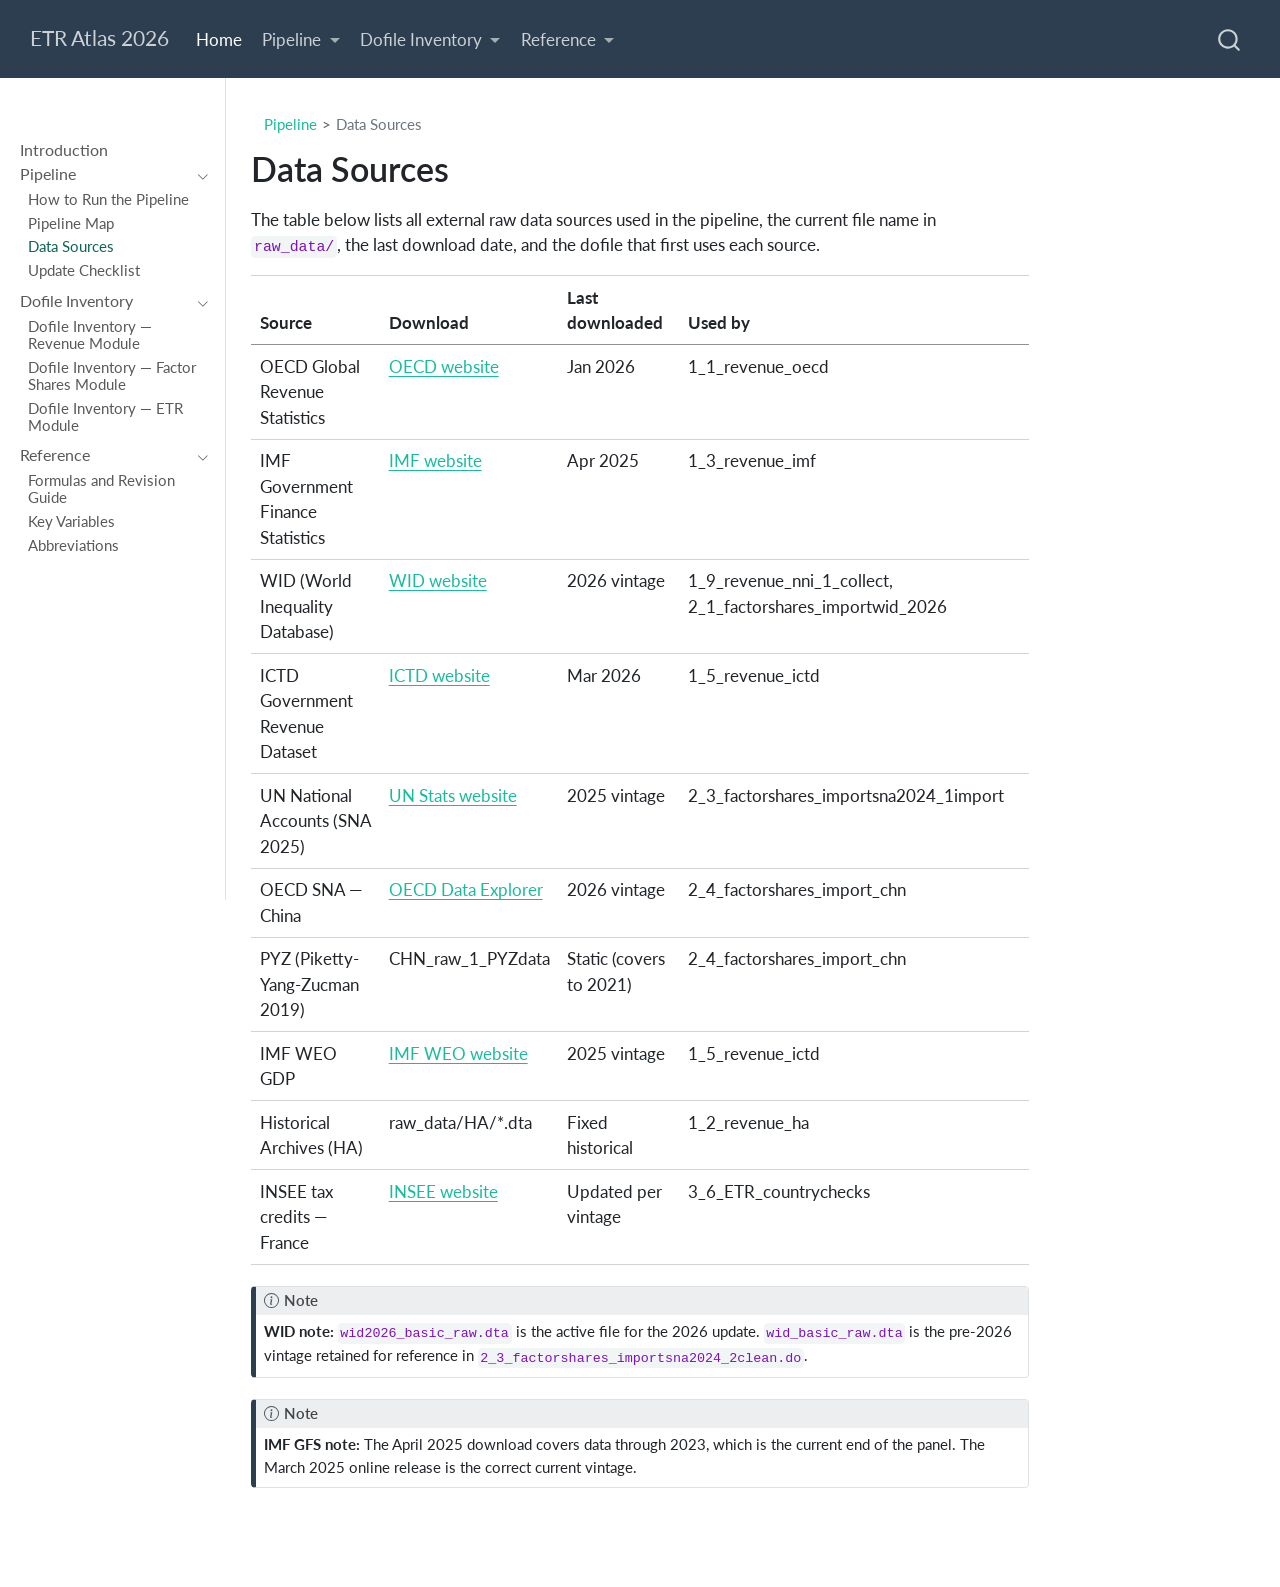
==== commit 5e101f15: "adding links and names" ====
--- a/docs/data-sources.html
+++ b/docs/data-sources.html
@@ -319,12 +319,6 @@
 
 <p>The table below lists all external raw data sources used in the pipeline, the current file name in <code>raw_data/</code>, the last download date, and the dofile that first uses each source.</p>
 <table class="caption-top table">
-<colgroup>
-<col style="width: 25%">
-<col style="width: 25%">
-<col style="width: 25%">
-<col style="width: 25%">
-</colgroup>
 <thead>
 <tr class="header">
 <th>Source</th>
@@ -336,37 +330,37 @@
 <tbody>
 <tr class="odd">
 <td>OECD Global Revenue Statistics</td>
-<td>https://www.oecd.org/en/data/datasets</td>
+<td><a href="https://www.oecd.org/en/data/datasets">OECD website</a></td>
 <td>Jan 2026</td>
 <td>1_1_revenue_oecd</td>
 </tr>
 <tr class="even">
 <td>IMF Government Finance Statistics</td>
-<td>https://data.imf.org/en</td>
+<td><a href="https://data.imf.org/en">IMF website</a></td>
 <td>Apr 2025</td>
 <td>1_3_revenue_imf</td>
 </tr>
 <tr class="odd">
 <td>WID (World Inequality Database)</td>
-<td>https://wid.world/</td>
+<td><a href="https://wid.world/">WID website</a></td>
 <td>2026 vintage</td>
 <td>1_9_revenue_nni_1_collect, 2_1_factorshares_importwid_2026</td>
 </tr>
 <tr class="even">
 <td>ICTD Government Revenue Dataset</td>
-<td>https://www.ictd.ac/dataset</td>
+<td><a href="https://www.ictd.ac/dataset">ICTD website</a></td>
 <td>Mar 2026</td>
 <td>1_5_revenue_ictd</td>
 </tr>
 <tr class="odd">
 <td>UN National Accounts (SNA 2025)</td>
-<td>https://unstats.un.org/UNSDWebsite/</td>
+<td><a href="https://unstats.un.org/UNSDWebsite/">UN Stats website</a></td>
 <td>2025 vintage</td>
 <td>2_3_factorshares_importsna2024_1import</td>
 </tr>
 <tr class="even">
 <td>OECD SNA — China</td>
-<td>https://data-explorer.oecd.org/</td>
+<td><a href="https://data-explorer.oecd.org/">OECD Data Explorer</a></td>
 <td>2026 vintage</td>
 <td>2_4_factorshares_import_chn</td>
 </tr>
@@ -378,7 +372,7 @@
 </tr>
 <tr class="even">
 <td>IMF WEO GDP</td>
-<td>https://www.imf.org/en/publications/sprolls/world-economic-outlook-databases</td>
+<td><a href="https://www.imf.org/en/publications/sprolls/world-economic-outlook-databases">IMF WEO website</a></td>
 <td>2025 vintage</td>
 <td>1_5_revenue_ictd</td>
 </tr>
@@ -390,7 +384,7 @@
 </tr>
 <tr class="even">
 <td>INSEE tax credits — France</td>
-<td>https://www.insee.fr/fr/statistiques</td>
+<td><a href="https://www.insee.fr/fr/statistiques">INSEE website</a></td>
 <td>Updated per vintage</td>
 <td>3_6_ETR_countrychecks</td>
 </tr>
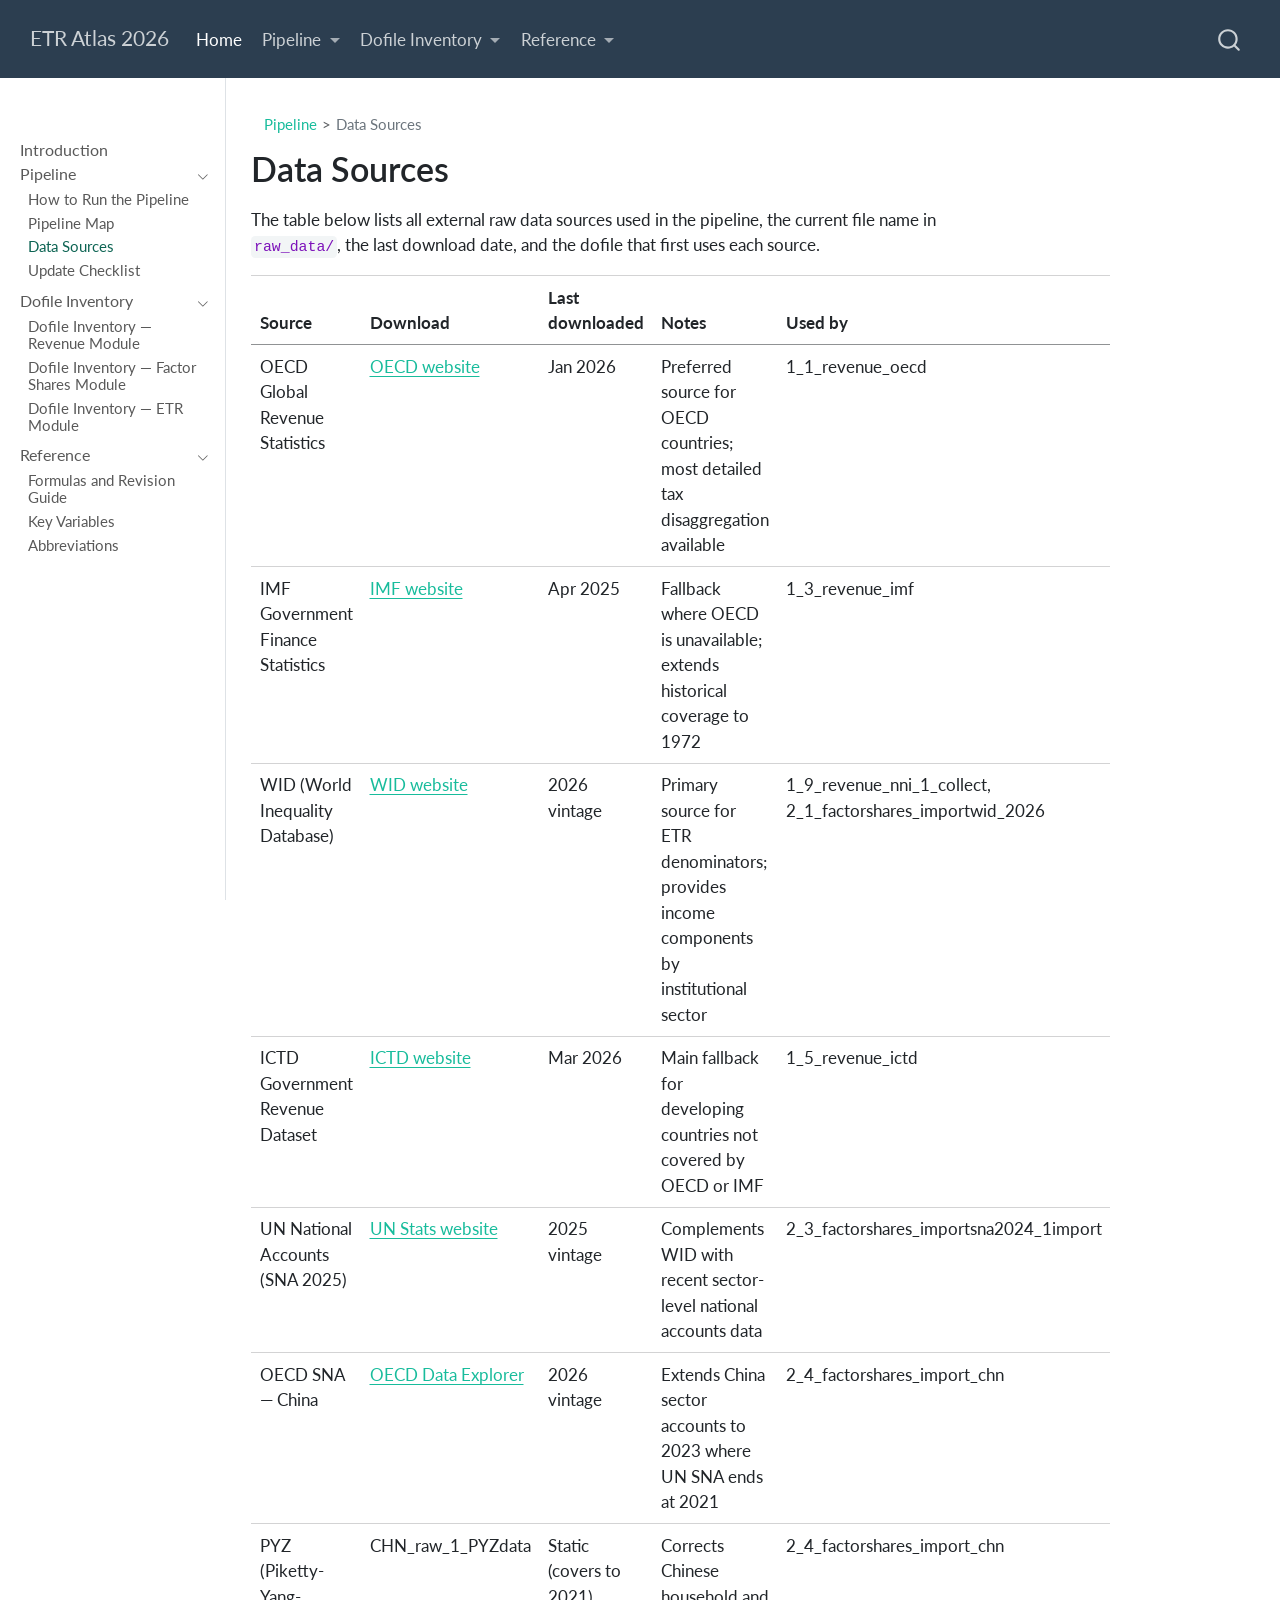
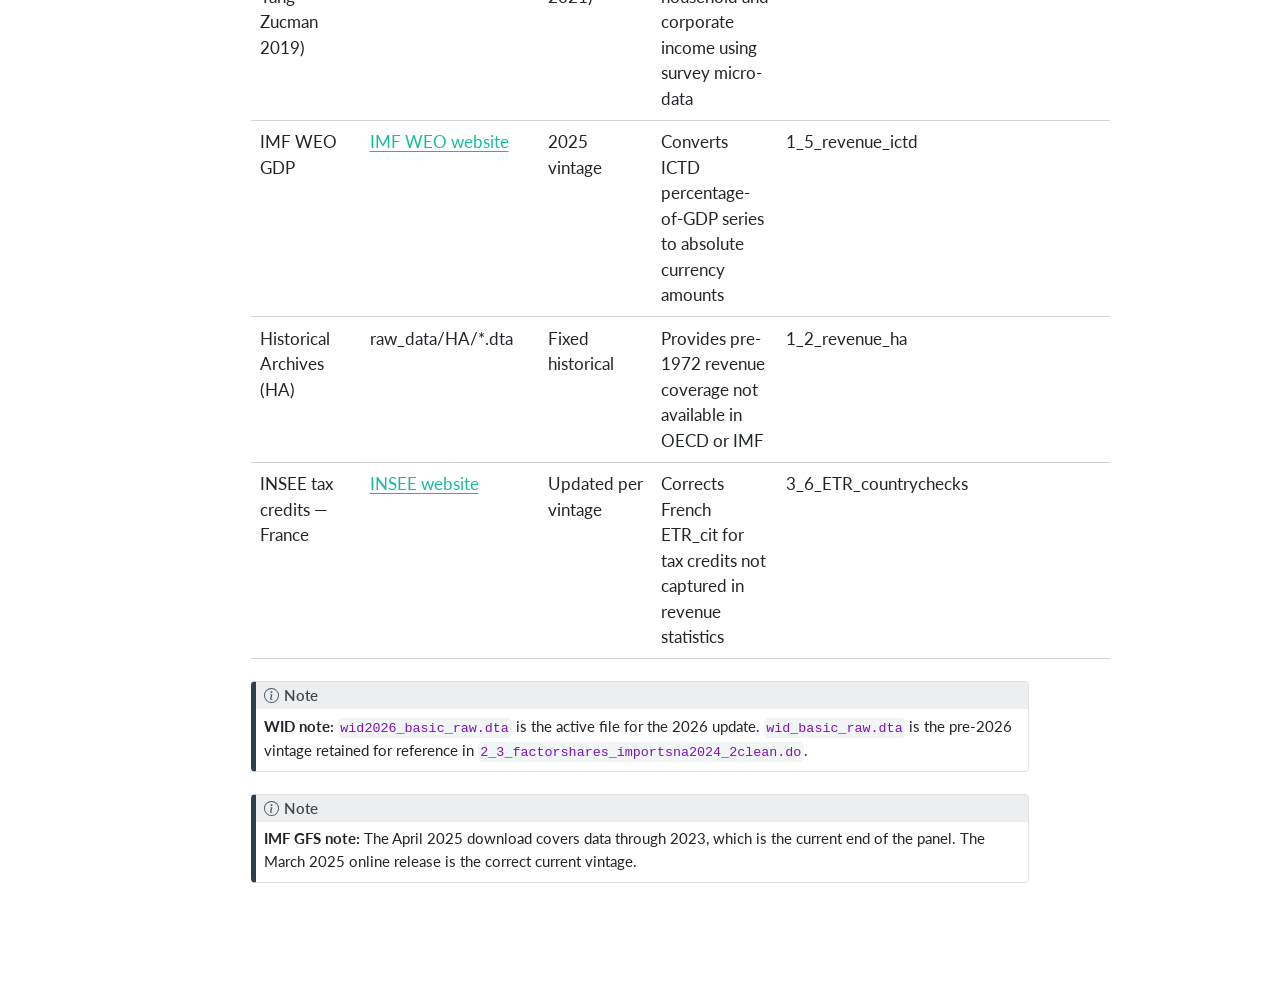
==== commit 8fc5cee9: "notes changes" ====
--- a/docs/data-sources.html
+++ b/docs/data-sources.html
@@ -324,6 +324,7 @@
 <th>Source</th>
 <th>Download</th>
 <th>Last downloaded</th>
+<th>Notes</th>
 <th>Used by</th>
 </tr>
 </thead>
@@ -332,60 +333,70 @@
 <td>OECD Global Revenue Statistics</td>
 <td><a href="https://www.oecd.org/en/data/datasets">OECD website</a></td>
 <td>Jan 2026</td>
+<td>Preferred source for OECD countries; most detailed tax disaggregation available</td>
 <td>1_1_revenue_oecd</td>
 </tr>
 <tr class="even">
 <td>IMF Government Finance Statistics</td>
 <td><a href="https://data.imf.org/en">IMF website</a></td>
 <td>Apr 2025</td>
+<td>Fallback where OECD is unavailable; extends historical coverage to 1972</td>
 <td>1_3_revenue_imf</td>
 </tr>
 <tr class="odd">
 <td>WID (World Inequality Database)</td>
 <td><a href="https://wid.world/">WID website</a></td>
 <td>2026 vintage</td>
+<td>Primary source for ETR denominators; provides income components by institutional sector</td>
 <td>1_9_revenue_nni_1_collect, 2_1_factorshares_importwid_2026</td>
 </tr>
 <tr class="even">
 <td>ICTD Government Revenue Dataset</td>
 <td><a href="https://www.ictd.ac/dataset">ICTD website</a></td>
 <td>Mar 2026</td>
+<td>Main fallback for developing countries not covered by OECD or IMF</td>
 <td>1_5_revenue_ictd</td>
 </tr>
 <tr class="odd">
 <td>UN National Accounts (SNA 2025)</td>
 <td><a href="https://unstats.un.org/UNSDWebsite/">UN Stats website</a></td>
 <td>2025 vintage</td>
+<td>Complements WID with recent sector-level national accounts data</td>
 <td>2_3_factorshares_importsna2024_1import</td>
 </tr>
 <tr class="even">
 <td>OECD SNA — China</td>
 <td><a href="https://data-explorer.oecd.org/">OECD Data Explorer</a></td>
 <td>2026 vintage</td>
+<td>Extends China sector accounts to 2023 where UN SNA ends at 2021</td>
 <td>2_4_factorshares_import_chn</td>
 </tr>
 <tr class="odd">
 <td>PYZ (Piketty-Yang-Zucman 2019)</td>
 <td>CHN_raw_1_PYZdata</td>
 <td>Static (covers to 2021)</td>
+<td>Corrects Chinese household and corporate income using survey micro-data</td>
 <td>2_4_factorshares_import_chn</td>
 </tr>
 <tr class="even">
 <td>IMF WEO GDP</td>
 <td><a href="https://www.imf.org/en/publications/sprolls/world-economic-outlook-databases">IMF WEO website</a></td>
 <td>2025 vintage</td>
+<td>Converts ICTD percentage-of-GDP series to absolute currency amounts</td>
 <td>1_5_revenue_ictd</td>
 </tr>
 <tr class="odd">
 <td>Historical Archives (HA)</td>
 <td>raw_data/HA/*.dta</td>
 <td>Fixed historical</td>
+<td>Provides pre-1972 revenue coverage not available in OECD or IMF</td>
 <td>1_2_revenue_ha</td>
 </tr>
 <tr class="even">
 <td>INSEE tax credits — France</td>
 <td><a href="https://www.insee.fr/fr/statistiques">INSEE website</a></td>
 <td>Updated per vintage</td>
+<td>Corrects French ETR_cit for tax credits not captured in revenue statistics</td>
 <td>3_6_ETR_countrychecks</td>
 </tr>
 </tbody>
